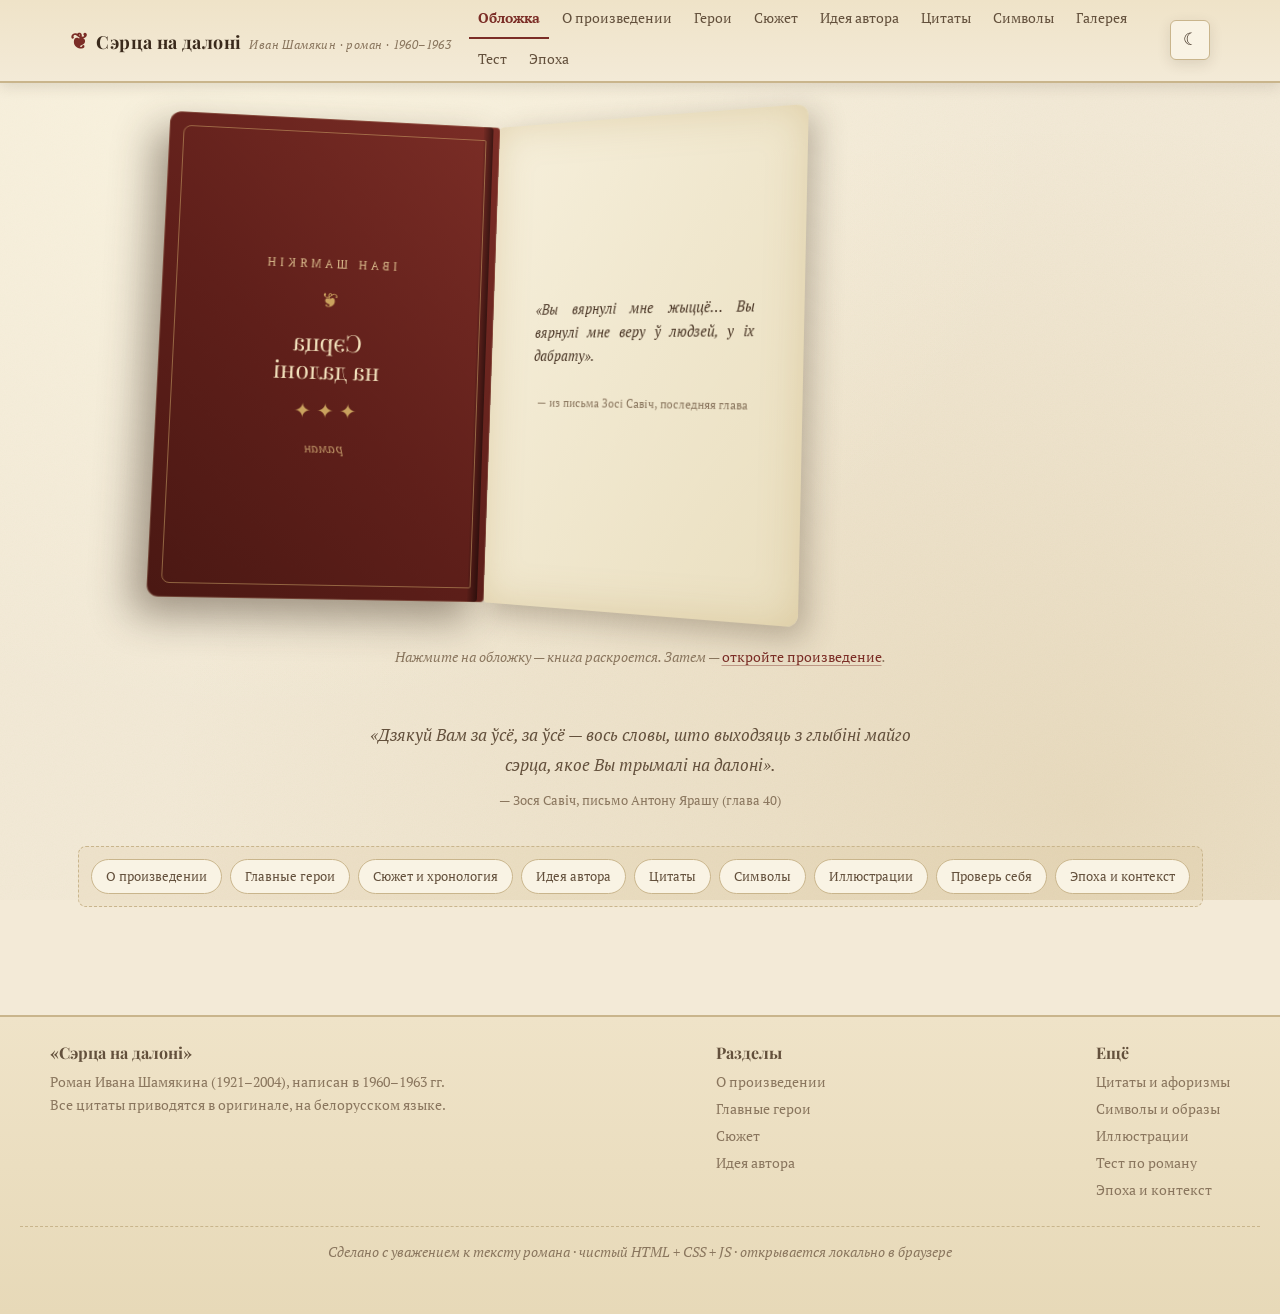
==== index.html @ dfd7bef8 "Add files via upload" ====
<!DOCTYPE html>
<html lang="ru">
<head>
  <meta charset="UTF-8">
  <meta name="viewport" content="width=device-width, initial-scale=1.0">
  <title>Сэрца на далоні — Иван Шамякин | Литературный лонгрид</title>
  <meta name="description" content="Сайт-лонгрид о романе Ивана Шамякина «Сэрца на далоні» (1960–1963): герои, сюжет, символы, цитаты, интерактивный тест.">
  <link rel="preconnect" href="https://fonts.googleapis.com">
  <link rel="preconnect" href="https://fonts.gstatic.com" crossorigin>
  <link href="https://fonts.googleapis.com/css2?family=Playfair+Display:ital,wght@0,400;0,600;0,700;1,400&family=PT+Serif:ital,wght@0,400;0,700;1,400&display=swap" rel="stylesheet">
  <link rel="stylesheet" href="css/styles.css">
  <link rel="icon" href="data:image/svg+xml,%3Csvg xmlns='http://www.w3.org/2000/svg' viewBox='0 0 32 32'%3E%3Crect width='32' height='32' rx='4' fill='%237b2d26'/%3E%3Ctext x='16' y='23' font-size='18' text-anchor='middle' fill='%23f3e2bd' font-family='serif'%3E%D0%A1%3C/text%3E%3C/svg%3E">
</head>
<body>

<header class="site-header">
  <div class="header-inner">
    <a class="brand" href="index.html"><span class="brand-mark">❦</span>Сэрца на далоні<span class="brand-sub">Иван Шамякин · роман · 1960–1963</span></a>
    <nav class="main-nav" aria-label="Основная навигация">
      <a href="index.html" aria-current="page">Обложка</a>
      <a href="about.html">О произведении</a>
      <a href="heroes.html">Герои</a>
      <a href="plot.html">Сюжет</a>
      <a href="author-idea.html">Идея автора</a>
      <a href="quotes.html">Цитаты</a>
      <a href="symbols.html">Символы</a>
      <a href="gallery.html">Галерея</a>
      <a href="quiz.html">Тест</a>
      <a href="timeline.html">Эпоха</a>
    </nav>
    <div class="header-tools">
      <button class="theme-toggle" type="button" aria-label="Переключить тему">☾</button>
      <button class="nav-toggle" type="button" aria-label="Меню"><span></span></button>
    </div>
  </div>
</header>

<main class="cover-wrap">
  <div class="book-scene reveal">
    <div class="book" id="book" role="img" aria-label="Книга: Иван Шамякин, Сэрца на далоні, роман. Нажмите, чтобы раскрыть первую страницу">
      <div class="book-page-face">
        <p class="p-quote">«Вы вярнулi мне жыццё… Вы вярнулi мне веру ў людзей, у iх дабрату».</p>
        <p class="p-src">— из письма Зосі Савіч, последняя глава</p>
      </div>
      <div class="book-flap">
        <span class="b-frame"></span>
        <span class="b-author">Iван Шамякiн</span>
        <span class="b-orn">❦</span>
        <span class="b-title">Сэрца<br>на далоні</span>
        <span class="b-orn">✦ ✦ ✦</span>
        <span class="b-genre">раман</span>
      </div>
    </div>
  </div>
  <p class="cover-caption reveal d1">Нажмите на обложку — книга раскроется. Затем — <a href="about.html">откройте произведение</a>.</p>

  <div class="epigraph reveal d2">
    «Дзякуй Вам за ўсё, за ўсё — вось словы, што выходзяць з глыбіні майго
    сэрца, якое Вы трымалi на далонi».
    <span class="e-src">— Зося Савіч, письмо Антону Ярашу (глава 40)</span>
  </div>

  <nav class="toc-strip reveal d3" aria-label="Разделы сайта">
    <a href="about.html">О произведении</a>
    <a href="heroes.html">Главные герои</a>
    <a href="plot.html">Сюжет и хронология</a>
    <a href="author-idea.html">Идея автора</a>
    <a href="quotes.html">Цитаты</a>
    <a href="symbols.html">Символы</a>
    <a href="gallery.html">Иллюстрации</a>
    <a href="quiz.html">Проверь себя</a>
    <a href="timeline.html">Эпоха и контекст</a>
  </nav>
</main>

<footer class="site-footer">
  <div class="footer-inner">
    <div>
      <h4>«Сэрца на далоні»</h4>
      <p>Роман Ивана Шамякина (1921–2004), написан в 1960–1963 гг.<br>Все цитаты приводятся в оригинале, на белорусском языке.</p>
    </div>
    <div>
      <h4>Разделы</h4>
      <ul>
        <li><a href="about.html">О произведении</a></li>
        <li><a href="heroes.html">Главные герои</a></li>
        <li><a href="plot.html">Сюжет</a></li>
        <li><a href="author-idea.html">Идея автора</a></li>
      </ul>
    </div>
    <div>
      <h4>Ещё</h4>
      <ul>
        <li><a href="quotes.html">Цитаты и афоризмы</a></li>
        <li><a href="symbols.html">Символы и образы</a></li>
        <li><a href="gallery.html">Иллюстрации</a></li>
        <li><a href="quiz.html">Тест по роману</a></li>
        <li><a href="timeline.html">Эпоха и контекст</a></li>
      </ul>
    </div>
  </div>
  <p class="colophon">Сделано с уважением к тексту романа · чистый HTML + CSS + JS · открывается локально в браузере</p>
</footer>

<script src="js/main.js"></script>
</body>
</html>
---- css/styles.css ----
/* ============================================================
   «Сэрца на далоні» — сайт-лоргрид об романе Ивана Шамякина
   Дизайн: старая книга / библиотека. CSS3, без фреймворков.
   ============================================================ */

/* ---------- Переменные и сброс ---------- */
:root {
  --paper: #f3ead7;
  --paper-2: #efe3c8;
  --paper-dark: #e7d9b8;
  --ink: #3a2a1c;
  --ink-soft: #63503c;
  --ink-faint: #8a765e;
  --accent: #7b2d26;        /* бордовый */
  --accent-2: #9c4a30;
  --green: #2f4a3c;          /* глубокий зелёный */
  --gold: #b08a3e;
  --line: #c9b58c;
  --card: #f9f3e4;
  --shadow: 0 10px 30px rgba(58, 42, 28, .18);
  --shadow-soft: 0 4px 14px rgba(58, 42, 28, .12);
  --serif: "PT Serif", Georgia, "Times New Roman", serif;
  --display: "Playfair Display", "PT Serif", Georgia, serif;
  --header-h: 64px;
}

html[data-theme="night"] {
  --paper: #221a12;
  --paper-2: #2a2015;
  --paper-dark: #1c1610;
  --ink: #e8dcc3;
  --ink-soft: #c4b394;
  --ink-faint: #9c8b6e;
  --accent: #c96f5f;
  --accent-2: #d98a6a;
  --green: #8fb3a0;
  --gold: #d0a75c;
  --line: #55452f;
  --card: #2b2117;
  --shadow: 0 10px 30px rgba(0, 0, 0, .5);
  --shadow-soft: 0 4px 14px rgba(0, 0, 0, .4);
}

*, *::before, *::after { box-sizing: border-box; }

html { scroll-behavior: smooth; }

body {
  margin: 0;
  font-family: var(--serif);
  font-size: 17px;
  line-height: 1.7;
  color: var(--ink);
  background-color: var(--paper);
  background-image:
    radial-gradient(ellipse at 20% 10%, rgba(255,250,230,.55), transparent 55%),
    radial-gradient(ellipse at 85% 90%, rgba(176,138,62,.16), transparent 60%),
    url("data:image/svg+xml,%3Csvg xmlns='http://www.w3.org/2000/svg' width='140' height='140'%3E%3Cfilter id='n'%3E%3CfeTurbulence type='fractalNoise' baseFrequency='0.9' numOctaves='2'/%3E%3CfeColorMatrix values='0 0 0 0 0.36 0 0 0 0 0.27 0 0 0 0 0.16 0 0 0 0.05 0'/%3E%3C/filter%3E%3Crect width='140' height='140' filter='url(%23n)'/%3E%3C/svg%3E");
  background-attachment: fixed;
  min-height: 100vh;
}

html[data-theme="night"] body {
  background-image:
    radial-gradient(ellipse at 20% 10%, rgba(90,70,45,.35), transparent 55%),
    url("data:image/svg+xml,%3Csvg xmlns='http://www.w3.org/2000/svg' width='140' height='140'%3E%3Cfilter id='n'%3E%3CfeTurbulence type='fractalNoise' baseFrequency='0.9' numOctaves='2'/%3E%3CfeColorMatrix values='0 0 0 0 0.9 0 0 0 0 0.85 0 0 0 0 0.7 0 0 0 0.05 0'/%3E%3C/filter%3E%3Crect width='140' height='140' filter='url(%23n)'/%3E%3C/svg%3E");
}

/* Плавное появление страницы */
body { animation: pageIn .55s ease-out both; }
body.nav-away { animation: pageOut .3s ease-in both; }
@keyframes pageIn { from { opacity: 0; transform: translateY(8px); } to { opacity: 1; transform: none; } }
@keyframes pageOut { to { opacity: 0; } }

::selection { background: var(--accent); color: #f7f0dd; }

img, svg { max-width: 100%; }

a { color: var(--accent); text-decoration-color: rgba(123,45,38,.4); text-underline-offset: 3px; }
a:hover { color: var(--accent-2); }

/* ---------- Шапка ---------- */
.site-header {
  position: sticky; top: 0; z-index: 50;
  background: linear-gradient(to bottom, var(--paper-2), var(--paper));
  border-bottom: 2px solid var(--line);
  box-shadow: 0 3px 14px rgba(58,42,28,.14);
}
.header-inner {
  max-width: 1180px; margin: 0 auto; padding: 0 20px;
  min-height: var(--header-h);
  display: flex; align-items: center; gap: 18px;
}
.brand {
  font-family: var(--display); font-weight: 700; font-size: 1.12rem;
  color: var(--ink); text-decoration: none; letter-spacing: .4px;
  display: flex; align-items: baseline; gap: 8px; white-space: nowrap;
}
.brand:hover { color: var(--accent); }
.brand-mark { color: var(--accent); font-size: 1.2em; }
.brand-sub {
  font-family: var(--serif); font-weight: 400; font-style: italic;
  font-size: .72rem; color: var(--ink-faint);
}
.main-nav { margin-left: auto; display: flex; flex-wrap: wrap; gap: 2px 4px; }
.main-nav a {
  font-size: .86rem; color: var(--ink-soft); text-decoration: none;
  padding: 7px 9px; border-radius: 3px 3px 0 0;
  border-bottom: 2px solid transparent;
}
.main-nav a:hover { color: var(--accent); background: rgba(123,45,38,.07); }
.main-nav a[aria-current="page"] {
  color: var(--accent); border-bottom-color: var(--accent); font-weight: 700;
}
.header-tools { display: flex; align-items: center; gap: 8px; }
.theme-toggle, .nav-toggle {
  background: var(--card); border: 1px solid var(--line); color: var(--ink);
  border-radius: 6px; width: 40px; height: 40px; cursor: pointer;
  font-size: 1.05rem; line-height: 1; box-shadow: var(--shadow-soft);
}
.theme-toggle:hover, .nav-toggle:hover { border-color: var(--accent); }
.nav-toggle { display: none; }
.nav-toggle span, .nav-toggle span::before, .nav-toggle span::after {
  content: ""; display: block; width: 18px; height: 2px; margin: 0 auto;
  background: var(--ink); position: relative; transition: .2s;
}
.nav-toggle span::before { position: absolute; top: -6px; }
.nav-toggle span::after { position: absolute; top: 6px; }

/* ---------- Хлебные крошки ---------- */
.crumbs {
  max-width: 1180px; margin: 22px auto 0; padding: 0 20px;
  font-size: .82rem; color: var(--ink-faint);
  font-style: italic;
}
.crumbs a { color: var(--ink-faint); text-decoration: none; }
.crumbs a:hover { color: var(--accent); }
.crumbs .sep { margin: 0 7px; color: var(--gold); }
.crumbs .cur { color: var(--accent); }

/* ---------- Страница-«книга» ---------- */
.page {
  position: relative;
  max-width: 900px; margin: 26px auto 60px; padding: 46px 56px 52px;
  background: linear-gradient(160deg, var(--card) 0%, var(--paper-2) 100%);
  border: 1px solid var(--line);
  border-left: 7px solid var(--paper-dark);
  box-shadow: var(--shadow), inset 0 0 60px rgba(176,138,62,.08);
  border-radius: 3px 6px 6px 3px;
}
.page::before { /* корешок */
  content: ""; position: absolute; left: 0; top: 0; bottom: 0; width: 7px;
  background:
    repeating-linear-gradient(to bottom, transparent 0 5px, rgba(58,42,28,.08) 5px 7px),
    linear-gradient(to right, var(--paper-dark), var(--paper));
}
.page::after { /* загнутый уголок */
  content: ""; position: absolute; right: -1px; bottom: -1px; width: 46px; height: 46px;
  background: linear-gradient(135deg, transparent 50%, var(--paper-dark) 50%, var(--card) 62%);
  border-radius: 0 0 6px 0;
  box-shadow: -3px -3px 8px rgba(58,42,28,.12);
  z-index: 2;
}
/* закладка-ляссе */
.lassse {
  position: absolute; top: -14px; right: 68px; width: 26px; height: 92px;
  background: linear-gradient(to right, var(--accent) 0 70%, #5f1f1a);
  clip-path: polygon(0 0, 100% 0, 100% 100%, 50% 88%, 0 100%);
  box-shadow: 0 6px 10px rgba(58,42,28,.3); z-index: 3;
}
.lassse::after { content: "❦"; display: block; text-align: center; color: #f3e6c8; font-size: 12px; padding-top: 12px; }

.wide { max-width: 1180px; }

/* ---------- Типографика ---------- */
h1, h2, h3, h4 { font-family: var(--display); line-height: 1.25; color: var(--ink); }
.page-title {
  font-size: clamp(1.9rem, 4vw, 2.6rem); margin: 0 0 6px;
  color: var(--accent); text-align: center; font-weight: 700;
}
.page-subtitle {
  text-align: center; font-style: italic; color: var(--ink-faint);
  margin: 0 0 10px; font-size: 1.02rem;
}
.title-rule {
  display: flex; align-items: center; gap: 14px; color: var(--gold);
  margin: 18px 0 30px; font-size: 1.05rem;
}
.title-rule::before, .title-rule::after {
  content: ""; flex: 1; height: 1px;
  background: linear-gradient(to right, transparent, var(--line), transparent);
}
h2.sect {
  font-size: 1.45rem; margin: 42px 0 14px; color: var(--green);
  display: flex; align-items: baseline; gap: 10px;
}
h2.sect::before { content: "§"; color: var(--gold); font-size: 1.1em; }
h3 { font-size: 1.12rem; margin: 26px 0 10px; color: var(--accent); }

p { margin: 0 0 16px; text-align: justify; hyphens: auto; }
p + p { margin-top: -2px; }

/* буквица */
.dropcap::first-letter {
  font-family: var(--display); font-size: 3.6em; font-weight: 700;
  float: left; line-height: .82; padding: 6px 10px 0 0; color: var(--accent);
}

/* виньетка-разделитель */
.vignette {
  display: flex; align-items: center; justify-content: center; gap: 16px;
  color: var(--gold); margin: 30px 0; user-select: none;
}
.vignette::before, .vignette::after {
  content: ""; width: 120px; height: 1px;
  background: linear-gradient(to right, transparent, var(--gold), transparent);
}

/* цитата внутри текста */
blockquote {
  margin: 22px 0; padding: 14px 26px;
  border-left: 3px solid var(--accent);
  background: rgba(123,45,38,.06);
  font-style: italic; color: var(--ink-soft);
  border-radius: 0 6px 6px 0;
}
blockquote .src {
  display: block; margin-top: 6px; font-style: normal; font-size: .8rem;
  color: var(--ink-faint); text-align: right;
}
.hl { background: linear-gradient(transparent 62%, rgba(176,138,62,.45) 0); }
.i { font-style: italic; }
.small { font-size: .85rem; color: var(--ink-faint); }
.center { text-align: center; }

.note {
  padding: 14px 20px; margin: 20px 0; font-size: .92rem;
  background: rgba(47,74,60,.08); border: 1px dashed var(--green);
  border-radius: 6px; color: var(--ink-soft);
}
.note b { color: var(--green); }

.tag {
  display: inline-block; font-size: .72rem; letter-spacing: .5px;
  border: 1px solid var(--line); border-radius: 20px; padding: 2px 12px;
  color: var(--ink-faint); background: var(--card); margin: 2px 4px 2px 0;
}
.interp { color: var(--green); border-color: var(--green); font-style: italic; }

/* ---------- Обложка (index) ---------- */
.cover-wrap {
  min-height: calc(100vh - var(--header-h) - 40px);
  display: flex; flex-direction: column; align-items: center; justify-content: center;
  padding: 30px 16px 50px; gap: 34px;
}
.book-scene { perspective: 1400px; }
.book {
  position: relative; width: min(340px, 78vw); aspect-ratio: 3 / 4.4;
  transform-style: preserve-3d; transition: transform 1.1s cubic-bezier(.4,.1,.2,1);
  cursor: pointer;
}
.book.open { transform: rotateY(-24deg) rotateX(4deg); }
.book-flap {
  position: absolute; inset: 0; border-radius: 4px 12px 12px 4px;
  background:
    linear-gradient(135deg, var(--accent) 0%, #5f1f1a 55%, #4a1813 100%);
  box-shadow: 14px 18px 40px rgba(58,42,28,.45), inset 0 0 0 1px rgba(255,235,190,.18);
  transform-origin: left center; transition: transform 1.1s cubic-bezier(.4,.1,.2,1);
  display: flex; flex-direction: column; align-items: center; justify-content: center;
  gap: 10px; padding: 26px; text-align: center;
}
.book.open .book-flap { transform: rotateY(-150deg); }
.book-flap::before {
  content: ""; position: absolute; left: 7px; top: 0; bottom: 0; width: 10px;
  background: linear-gradient(to right, rgba(0,0,0,.5), rgba(0,0,0,.05));
  border-radius: 4px 0 0 4px;
}
.book-flap .b-author { color: #d8b98a; letter-spacing: 4px; text-transform: uppercase; font-size: .78rem; }
.book-flap .b-title { font-family: var(--display); color: #f3e2bd; font-size: 1.55rem; line-height: 1.2; }
.book-flap .b-orn { color: #caa25e; font-size: 1.3rem; }
.book-flap .b-genre { color: #b98f63; font-style: italic; font-size: .85rem; }
.book-flap .b-frame {
  position: absolute; inset: 14px; border: 1px solid rgba(211,175,111,.5);
  border-radius: 2px 8px 8px 2px; pointer-events: none;
}
.book-page-face {
  position: absolute; inset: 0; border-radius: 4px 12px 12px 4px;
  background: linear-gradient(120deg, #f6efdb, #eadfc0);
  box-shadow: inset 0 0 40px rgba(176,138,62,.25), 8px 10px 30px rgba(58,42,28,.3);
  display: flex; flex-direction: column; align-items: center; justify-content: center;
  text-align: center; padding: 26px; color: #4a3626;
}
.book-page-face .p-quote { font-style: italic; font-size: .95rem; line-height: 1.6; max-width: 240px; }
.book-page-face .p-src { font-size: .74rem; margin-top: 10px; color: #8a765e; }
.cover-caption { text-align: center; color: var(--ink-faint); font-style: italic; font-size: .9rem; }
.cover-caption a { font-style: normal; }
.epigraph {
  max-width: 560px; text-align: center; font-style: italic; color: var(--ink-soft);
  font-size: 1.06rem; line-height: 1.75;
}
.epigraph .e-src { display: block; margin-top: 10px; font-size: .82rem; font-style: normal; color: var(--ink-faint); }

/* ---------- Карточки героев ---------- */
.heroes-grid {
  display: grid; grid-template-columns: repeat(auto-fill, minmax(320px, 1fr));
  gap: 26px;
}
.hero-card {
  background: linear-gradient(165deg, var(--card), var(--paper-2));
  border: 1px solid var(--line); border-radius: 6px;
  box-shadow: var(--shadow-soft); padding: 22px 22px 18px;
  position: relative; overflow: hidden;
}
.hero-card::before {
  content: ""; position: absolute; top: 0; left: 0; right: 0; height: 4px;
  background: linear-gradient(to right, var(--accent), var(--gold), var(--accent));
}
.hero-head { display: flex; gap: 16px; align-items: center; margin-bottom: 12px; }
.avatar {
  flex: 0 0 64px; height: 64px; border-radius: 50%;
  display: flex; align-items: center; justify-content: center;
  font-family: var(--display); font-weight: 700; font-size: 1.35rem; color: #f3e2bd;
  background:
    radial-gradient(circle at 30% 25%, rgba(255,235,190,.25), transparent 60%),
    linear-gradient(140deg, var(--accent) 0%, #4a1813 100%);
  border: 2px solid var(--gold);
  box-shadow: var(--shadow-soft);
}
.avatar.alt { background: linear-gradient(140deg, var(--green), #1d2f26); }
.hero-card h3 { margin: 0 0 2px; font-size: 1.18rem; }
.hero-role { font-size: .8rem; font-style: italic; color: var(--ink-faint); }
.hero-traits { margin: 10px 0 12px; }
.hero-quote {
  font-size: .9rem; font-style: italic; color: var(--ink-soft);
  border-top: 1px dashed var(--line); border-bottom: 1px dashed var(--line);
  padding: 10px 2px; margin: 12px 0;
}
.hero-quote::before { content: "«"; color: var(--accent); font-size: 1.2em; }
.hero-quote::after { content: "»"; color: var(--accent); font-size: 1.2em; }
.hero-rels { font-size: .84rem; color: var(--ink-soft); }
.hero-rels b { color: var(--green); font-weight: 700; }

/* ---------- Сюжет и хронология ---------- */
.timeline { position: relative; margin: 30px 0 10px; padding-left: 34px; }
.timeline::before {
  content: ""; position: absolute; left: 9px; top: 6px; bottom: 6px; width: 3px;
  background: linear-gradient(to bottom, var(--accent), var(--gold), var(--green));
  border-radius: 2px;
}
.tl-item { position: relative; margin-bottom: 26px; }
.tl-item::before {
  content: ""; position: absolute; left: -32px; top: 6px; width: 15px; height: 15px;
  background: var(--card); border: 3px solid var(--accent); border-radius: 50%;
  box-shadow: 0 0 0 4px var(--paper);
}
.tl-item.war::before { border-color: var(--accent); background: var(--accent); }
.tl-item.now::before { border-color: var(--green); background: var(--green); }
.tl-date {
  font-family: var(--display); font-weight: 700; color: var(--accent);
  font-size: .95rem; letter-spacing: 1px; text-transform: uppercase;
}
.tl-item.now .tl-date { color: var(--green); }
.tl-item h4 { margin: 4px 0 8px; font-size: 1.05rem; }
.tl-item p { font-size: .93rem; margin-bottom: 6px; }

.chapter-block { margin-bottom: 34px; }
.chapter-block h3 { margin-bottom: 8px; }
.chapter-block .ch-range { font-size: .78rem; color: var(--ink-faint); font-style: italic; }

/* ---------- Цитаты («вырезки на полях») ---------- */
.quotes-grid {
  display: grid; grid-template-columns: repeat(auto-fill, minmax(340px, 1fr)); gap: 26px;
}
.quote-cut {
  background: var(--card); border: 1px solid var(--line);
  padding: 26px 24px 20px; position: relative;
  box-shadow: var(--shadow-soft); font-style: italic; color: var(--ink-soft);
  transition: transform .25s, box-shadow .25s;
}
.quote-cut:nth-child(odd) { transform: rotate(-.6deg); }
.quote-cut:nth-child(even) { transform: rotate(.5deg); }
.quote-cut:hover { transform: rotate(0) translateY(-4px); box-shadow: var(--shadow); z-index: 2; }
.quote-cut::before {
  content: "❝"; position: absolute; top: 6px; left: 12px;
  font-size: 2.2rem; color: rgba(123,45,38,.25); font-style: normal;
}
.quote-cut blockquote { margin: 0 0 12px; padding: 0; border: 0; background: none; font-size: .98rem; }
.quote-cut .q-src {
  font-size: .8rem; font-style: normal; color: var(--ink-faint);
  border-top: 1px dashed var(--line); padding-top: 8px;
}
.quote-cut .q-src b { color: var(--accent); }

/* ---------- Галерея ---------- */
.gallery-grid {
  display: grid; grid-template-columns: repeat(auto-fit, minmax(300px, 1fr)); gap: 30px;
}
.plate {
  background: var(--card); border: 1px solid var(--line); padding: 14px 14px 16px;
  box-shadow: var(--shadow-soft); border-radius: 2px;
  transition: transform .25s, box-shadow .25s;
}
.plate:hover { transform: translateY(-5px) rotate(-.3deg); box-shadow: var(--shadow); }
.plate .p-frame {
  border: 1px solid var(--line); padding: 8px; background: var(--paper-2); line-height: 0;
}
.plate svg { width: 100%; height: auto; }
.plate figcaption { padding: 12px 6px 0; font-size: .9rem; color: var(--ink-soft); font-style: italic; text-align: center; }
.plate .p-note { font-size: .78rem; color: var(--ink-faint); text-align: center; margin-top: 6px; }

/* ---------- Тест ---------- */
.quiz-box {
  background: var(--card); border: 1px solid var(--line); border-radius: 8px;
  padding: 30px 34px; box-shadow: var(--shadow-soft); max-width: 760px; margin: 0 auto;
}
.quiz-progress {
  height: 8px; background: var(--paper-dark); border-radius: 4px; overflow: hidden; margin-bottom: 24px;
  border: 1px solid var(--line);
}
.quiz-progress .bar {
  height: 100%; width: 0; background: linear-gradient(to right, var(--accent), var(--gold));
  transition: width .35s;
}
.quiz-q { font-family: var(--display); font-size: 1.2rem; margin: 0 0 18px; color: var(--ink); }
.quiz-opts { display: grid; gap: 10px; }
.quiz-opt {
  text-align: left; font-family: var(--serif); font-size: .96rem; color: var(--ink);
  background: var(--paper-2); border: 1px solid var(--line); border-radius: 6px;
  padding: 12px 16px; cursor: pointer; transition: .15s;
}
.quiz-opt:hover { border-color: var(--accent); background: var(--card); transform: translateX(3px); }
.quiz-opt.correct { border-color: var(--green); background: rgba(47,74,60,.14); font-weight: 700; }
.quiz-opt.wrong { border-color: var(--accent); background: rgba(123,45,38,.12); }
.quiz-opt:disabled { cursor: default; opacity: .85; }
.quiz-feedback { min-height: 28px; margin: 14px 0; font-style: italic; font-size: .92rem; color: var(--ink-faint); }
.quiz-btn {
  font-family: var(--display); font-size: 1rem; padding: 12px 34px;
  background: linear-gradient(to bottom, var(--accent), #5f1f1a); color: #f3e2bd;
  border: 1px solid #4a1813; border-radius: 6px; cursor: pointer; box-shadow: var(--shadow-soft);
}
.quiz-btn:hover { filter: brightness(1.12); }
.quiz-result { text-align: center; }
.quiz-result .score {
  font-family: var(--display); font-size: 3rem; color: var(--accent); margin: 8px 0;
}
.quiz-result .verdict { font-style: italic; color: var(--ink-soft); margin-bottom: 20px; }

/* ---------- Таблицы (эпоха) ---------- */
table.era {
  width: 100%; border-collapse: collapse; margin: 18px 0 26px; font-size: .93rem;
  background: var(--card); box-shadow: var(--shadow-soft);
}
table.era caption { caption-side: top; text-align: left; font-style: italic; padding-bottom: 8px; color: var(--ink-faint); }
table.era th, table.era td { border: 1px solid var(--line); padding: 10px 14px; vertical-align: top; text-align: left; }
table.era th { background: var(--paper-dark); font-family: var(--display); color: var(--green); }
table.era tr:nth-child(even) td { background: rgba(176,138,62,.06); }

/* ---------- Подвал ---------- */
.site-footer {
  border-top: 2px solid var(--line); margin-top: 30px; padding: 26px 20px 34px;
  background: linear-gradient(to bottom, var(--paper-2), var(--paper-dark));
  color: var(--ink-faint); font-size: .85rem;
}
.footer-inner { max-width: 1180px; margin: 0 auto; display: flex; flex-wrap: wrap; gap: 20px 40px; justify-content: space-between; }
.footer-inner h4 { font-family: var(--display); color: var(--ink-soft); margin: 0 0 8px; font-size: 1rem; }
.footer-inner ul { margin: 0; padding: 0; list-style: none; }
.footer-inner li { margin: 4px 0; }
.footer-inner a { color: var(--ink-faint); text-decoration: none; }
.footer-inner a:hover { color: var(--accent); }
.colophon { border-top: 1px dashed var(--line); margin-top: 20px; padding-top: 14px; text-align: center; font-style: italic; }

/* ---------- Появление при скролле ---------- */
.reveal { opacity: 0; transform: translateY(24px); transition: opacity .7s ease, transform .7s ease; }
.reveal.visible { opacity: 1; transform: none; }
.reveal.d1 { transition-delay: .12s; } .reveal.d2 { transition-delay: .24s; } .reveal.d3 { transition-delay: .36s; }
@media (prefers-reduced-motion: reduce) {
  .reveal { opacity: 1; transform: none; transition: none; }
  body { animation: none; }
  .book, .book-flap { transition: none; }
  html { scroll-behavior: auto; }
}

/* ---------- Навигация-«содержание» на внутренней странице ---------- */
.toc-strip {
  display: flex; flex-wrap: wrap; gap: 8px; justify-content: center;
  margin: 0 0 28px; padding: 12px; border: 1px dashed var(--line); border-radius: 8px;
  background: rgba(176,138,62,.07);
}
.toc-strip a {
  font-size: .82rem; text-decoration: none; color: var(--ink-soft);
  border: 1px solid var(--line); background: var(--card);
  padding: 5px 14px; border-radius: 20px;
}
.toc-strip a:hover { color: var(--accent); border-color: var(--accent); }

/* Кнопка «дальше» */
.next-link {
  display: flex; justify-content: space-between; align-items: center; gap: 14px;
  margin-top: 40px; padding: 16px 22px; text-decoration: none;
  border: 1px solid var(--line); border-radius: 8px; background: var(--card);
  box-shadow: var(--shadow-soft); color: var(--ink-soft);
}
.next-link:hover { border-color: var(--accent); color: var(--accent); }
.next-link .nl-label { font-size: .78rem; text-transform: uppercase; letter-spacing: 1px; color: var(--ink-faint); }
.next-link .nl-title { font-family: var(--display); font-size: 1.15rem; color: var(--accent); }
.next-link .arrow { font-size: 1.5rem; color: var(--gold); }

/* ---------- Адаптив ---------- */
@media (max-width: 1020px) {
  .page { padding: 36px 34px 44px; }
}
@media (max-width: 860px) {
  .nav-toggle { display: block; }
  .main-nav {
    display: none; position: absolute; top: var(--header-h); left: 0; right: 0;
    flex-direction: column; background: var(--paper-2);
    border-bottom: 2px solid var(--line); padding: 10px 16px 16px;
    box-shadow: 0 12px 24px rgba(58,42,28,.2);
  }
  .main-nav.open { display: flex; }
  .main-nav a { border-bottom: 1px solid rgba(201,181,140,.35); border-radius: 0; padding: 11px 6px; }
  .brand-sub { display: none; }
  .lassse { right: 30px; }
}
@media (max-width: 600px) {
  body { font-size: 16px; }
  .page { margin: 14px 10px 40px; padding: 28px 20px 34px; }
  .page::after { width: 30px; height: 30px; }
  .heroes-grid, .quotes-grid { grid-template-columns: 1fr; }
  .quote-cut:nth-child(odd), .quote-cut:nth-child(even) { transform: none; }
  p { text-align: left; }
  .dropcap::first-letter { font-size: 3em; }
  .quiz-box { padding: 22px 18px; }
  .crumbs { margin-top: 14px; }
}
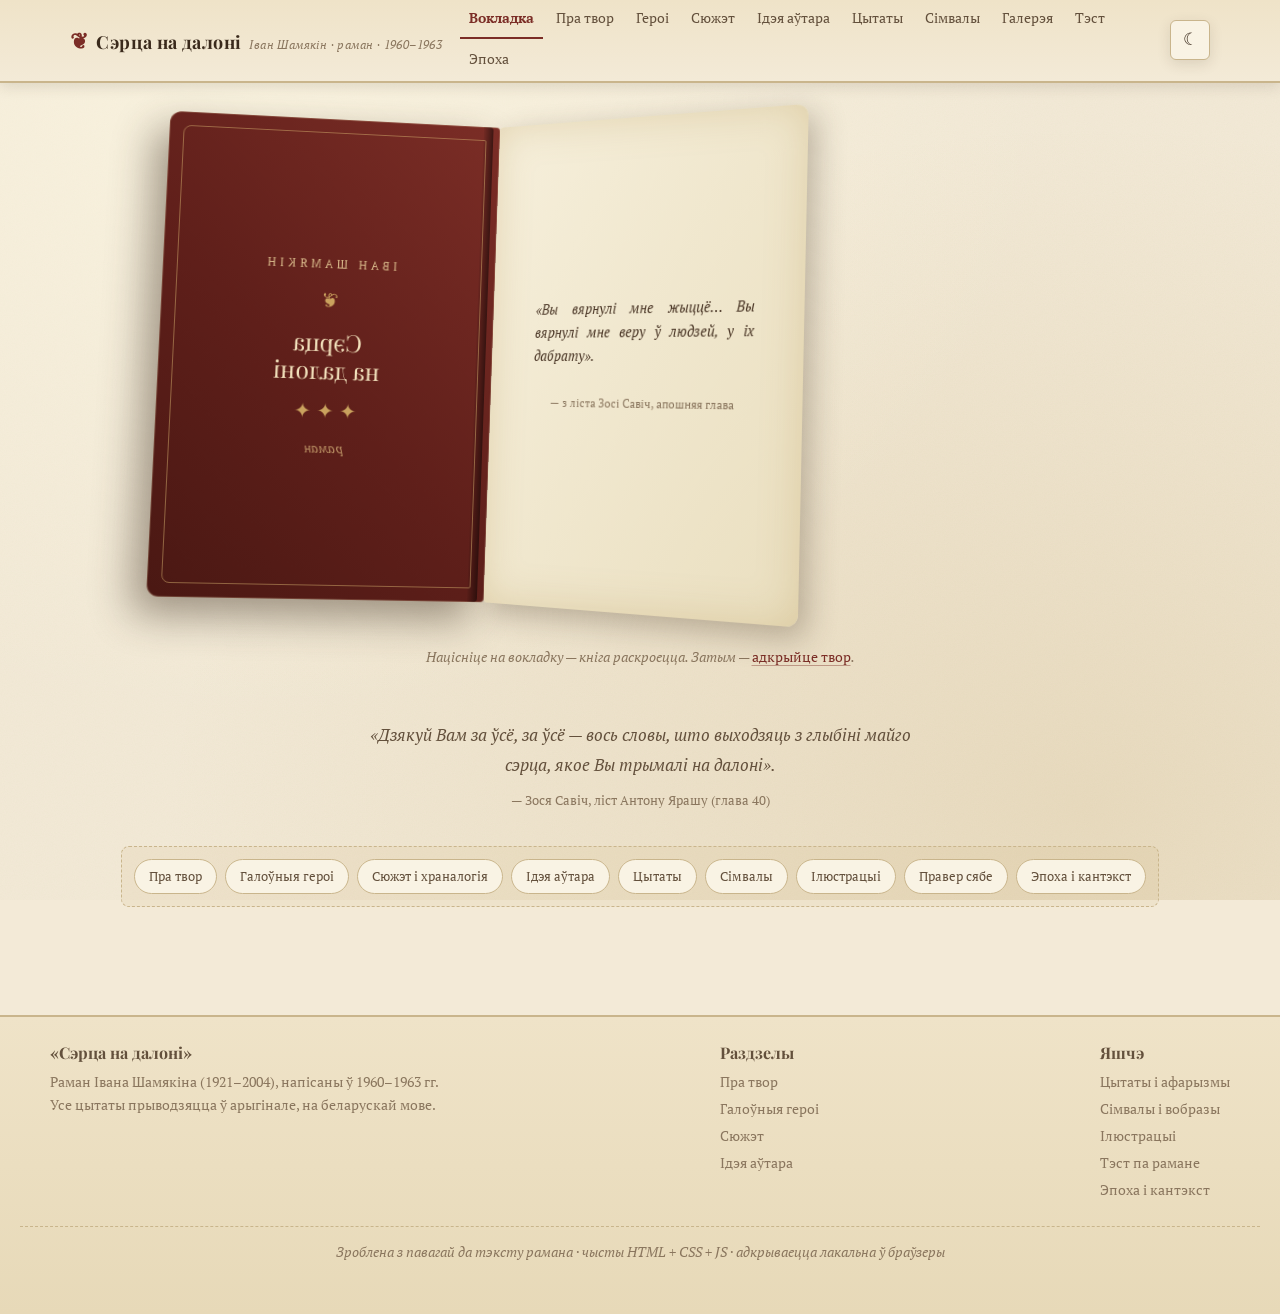
==== commit f4a31bae: "Add files via upload" ====
--- a/index.html
+++ b/index.html
@@ -1,10 +1,10 @@
 <!DOCTYPE html>
-<html lang="ru">
+<html lang="be">
 <head>
   <meta charset="UTF-8">
   <meta name="viewport" content="width=device-width, initial-scale=1.0">
-  <title>Сэрца на далоні — Иван Шамякин | Литературный лонгрид</title>
-  <meta name="description" content="Сайт-лонгрид о романе Ивана Шамякина «Сэрца на далоні» (1960–1963): герои, сюжет, символы, цитаты, интерактивный тест.">
+  <title>Сэрца на далоні — Іван Шамякін | Літаратурны лонгрыд</title>
+  <meta name="description" content="Сайт-лонгрыд пра раман Івана Шамякіна «Сэрца на далоні» (1960–1963): героі, сюжэт, сімвалы, цытаты, інтэрактыўны тэст.">
   <link rel="preconnect" href="https://fonts.googleapis.com">
   <link rel="preconnect" href="https://fonts.gstatic.com" crossorigin>
   <link href="https://fonts.googleapis.com/css2?family=Playfair+Display:ital,wght@0,400;0,600;0,700;1,400&family=PT+Serif:ital,wght@0,400;0,700;1,400&display=swap" rel="stylesheet">
@@ -15,21 +15,21 @@
 
 <header class="site-header">
   <div class="header-inner">
-    <a class="brand" href="index.html"><span class="brand-mark">❦</span>Сэрца на далоні<span class="brand-sub">Иван Шамякин · роман · 1960–1963</span></a>
-    <nav class="main-nav" aria-label="Основная навигация">
-      <a href="index.html" aria-current="page">Обложка</a>
-      <a href="about.html">О произведении</a>
-      <a href="heroes.html">Герои</a>
-      <a href="plot.html">Сюжет</a>
-      <a href="author-idea.html">Идея автора</a>
-      <a href="quotes.html">Цитаты</a>
-      <a href="symbols.html">Символы</a>
-      <a href="gallery.html">Галерея</a>
-      <a href="quiz.html">Тест</a>
+    <a class="brand" href="index.html"><span class="brand-mark">❦</span>Сэрца на далоні<span class="brand-sub">Іван Шамякін · раман · 1960–1963</span></a>
+    <nav class="main-nav" aria-label="Асноўная навігацыя">
+      <a href="index.html" aria-current="page">Вокладка</a>
+      <a href="about.html">Пра твор</a>
+      <a href="heroes.html">Героі</a>
+      <a href="plot.html">Сюжэт</a>
+      <a href="author-idea.html">Ідэя аўтара</a>
+      <a href="quotes.html">Цытаты</a>
+      <a href="symbols.html">Сімвалы</a>
+      <a href="gallery.html">Галерэя</a>
+      <a href="quiz.html">Тэст</a>
       <a href="timeline.html">Эпоха</a>
     </nav>
     <div class="header-tools">
-      <button class="theme-toggle" type="button" aria-label="Переключить тему">☾</button>
+      <button class="theme-toggle" type="button" aria-label="Пераключыць тэму">☾</button>
       <button class="nav-toggle" type="button" aria-label="Меню"><span></span></button>
     </div>
   </div>
@@ -37,14 +37,14 @@
 
 <main class="cover-wrap">
   <div class="book-scene reveal">
-    <div class="book" id="book" role="img" aria-label="Книга: Иван Шамякин, Сэрца на далоні, роман. Нажмите, чтобы раскрыть первую страницу">
+    <div class="book" id="book" role="img" aria-label="Кніга: Іван Шамякін, Сэрца на далоні, раман. Націсніце, каб раскрыць першую старонку">
       <div class="book-page-face">
-        <p class="p-quote">«Вы вярнулi мне жыццё… Вы вярнулi мне веру ў людзей, у iх дабрату».</p>
-        <p class="p-src">— из письма Зосі Савіч, последняя глава</p>
+        <p class="p-quote">«Вы вярнулі мне жыццё… Вы вярнулі мне веру ў людзей, у іх дабрату».</p>
+        <p class="p-src">— з ліста Зосі Савіч, апошняя глава</p>
       </div>
       <div class="book-flap">
         <span class="b-frame"></span>
-        <span class="b-author">Iван Шамякiн</span>
+        <span class="b-author">Іван Шамякін</span>
         <span class="b-orn">❦</span>
         <span class="b-title">Сэрца<br>на далоні</span>
         <span class="b-orn">✦ ✦ ✦</span>
@@ -52,24 +52,24 @@
       </div>
     </div>
   </div>
-  <p class="cover-caption reveal d1">Нажмите на обложку — книга раскроется. Затем — <a href="about.html">откройте произведение</a>.</p>
+  <p class="cover-caption reveal d1">Націсніце на вокладку — кніга раскроецца. Затым — <a href="about.html">адкрыйце твор</a>.</p>
 
   <div class="epigraph reveal d2">
     «Дзякуй Вам за ўсё, за ўсё — вось словы, што выходзяць з глыбіні майго
-    сэрца, якое Вы трымалi на далонi».
-    <span class="e-src">— Зося Савіч, письмо Антону Ярашу (глава 40)</span>
+    сэрца, якое Вы трымалі на далоні».
+    <span class="e-src">— Зося Савіч, ліст Антону Ярашу (глава 40)</span>
   </div>
 
-  <nav class="toc-strip reveal d3" aria-label="Разделы сайта">
-    <a href="about.html">О произведении</a>
-    <a href="heroes.html">Главные герои</a>
-    <a href="plot.html">Сюжет и хронология</a>
-    <a href="author-idea.html">Идея автора</a>
-    <a href="quotes.html">Цитаты</a>
-    <a href="symbols.html">Символы</a>
-    <a href="gallery.html">Иллюстрации</a>
-    <a href="quiz.html">Проверь себя</a>
-    <a href="timeline.html">Эпоха и контекст</a>
+  <nav class="toc-strip reveal d3" aria-label="Раздзелы сайта">
+    <a href="about.html">Пра твор</a>
+    <a href="heroes.html">Галоўныя героі</a>
+    <a href="plot.html">Сюжэт і храналогія</a>
+    <a href="author-idea.html">Ідэя аўтара</a>
+    <a href="quotes.html">Цытаты</a>
+    <a href="symbols.html">Сімвалы</a>
+    <a href="gallery.html">Ілюстрацыі</a>
+    <a href="quiz.html">Правер сябе</a>
+    <a href="timeline.html">Эпоха і кантэкст</a>
   </nav>
 </main>
 
@@ -77,29 +77,29 @@
   <div class="footer-inner">
     <div>
       <h4>«Сэрца на далоні»</h4>
-      <p>Роман Ивана Шамякина (1921–2004), написан в 1960–1963 гг.<br>Все цитаты приводятся в оригинале, на белорусском языке.</p>
+      <p>Раман Івана Шамякіна (1921–2004), напісаны ў 1960–1963 гг.<br>Усе цытаты прыводзяцца ў арыгінале, на беларускай мове.</p>
     </div>
     <div>
-      <h4>Разделы</h4>
+      <h4>Раздзелы</h4>
       <ul>
-        <li><a href="about.html">О произведении</a></li>
-        <li><a href="heroes.html">Главные герои</a></li>
-        <li><a href="plot.html">Сюжет</a></li>
-        <li><a href="author-idea.html">Идея автора</a></li>
+        <li><a href="about.html">Пра твор</a></li>
+        <li><a href="heroes.html">Галоўныя героі</a></li>
+        <li><a href="plot.html">Сюжэт</a></li>
+        <li><a href="author-idea.html">Ідэя аўтара</a></li>
       </ul>
     </div>
     <div>
-      <h4>Ещё</h4>
+      <h4>Яшчэ</h4>
       <ul>
-        <li><a href="quotes.html">Цитаты и афоризмы</a></li>
-        <li><a href="symbols.html">Символы и образы</a></li>
-        <li><a href="gallery.html">Иллюстрации</a></li>
-        <li><a href="quiz.html">Тест по роману</a></li>
-        <li><a href="timeline.html">Эпоха и контекст</a></li>
+        <li><a href="quotes.html">Цытаты і афарызмы</a></li>
+        <li><a href="symbols.html">Сімвалы і вобразы</a></li>
+        <li><a href="gallery.html">Ілюстрацыі</a></li>
+        <li><a href="quiz.html">Тэст па рамане</a></li>
+        <li><a href="timeline.html">Эпоха і кантэкст</a></li>
       </ul>
     </div>
   </div>
-  <p class="colophon">Сделано с уважением к тексту романа · чистый HTML + CSS + JS · открывается локально в браузере</p>
+  <p class="colophon">Зроблена з павагай да тэксту рамана · чысты HTML + CSS + JS · адкрываецца лакальна ў браўзеры</p>
 </footer>
 
 <script src="js/main.js"></script>
